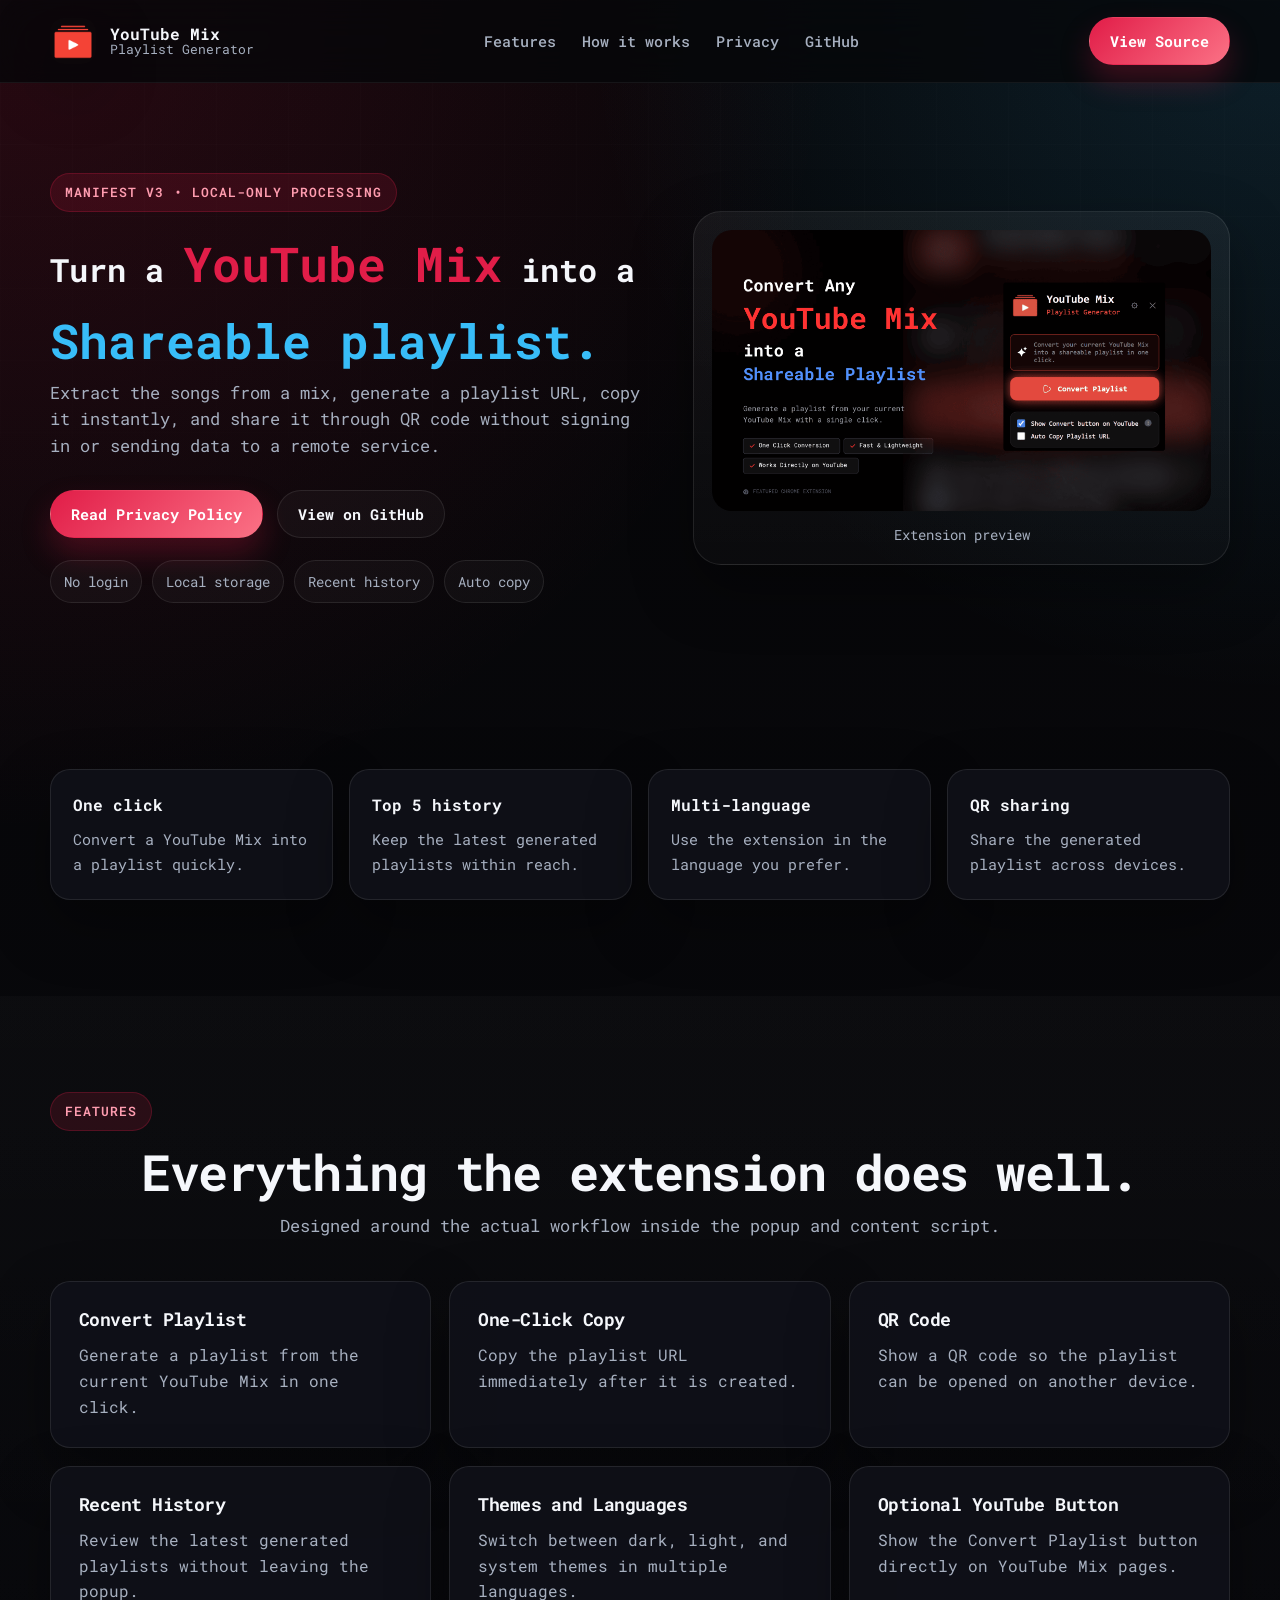
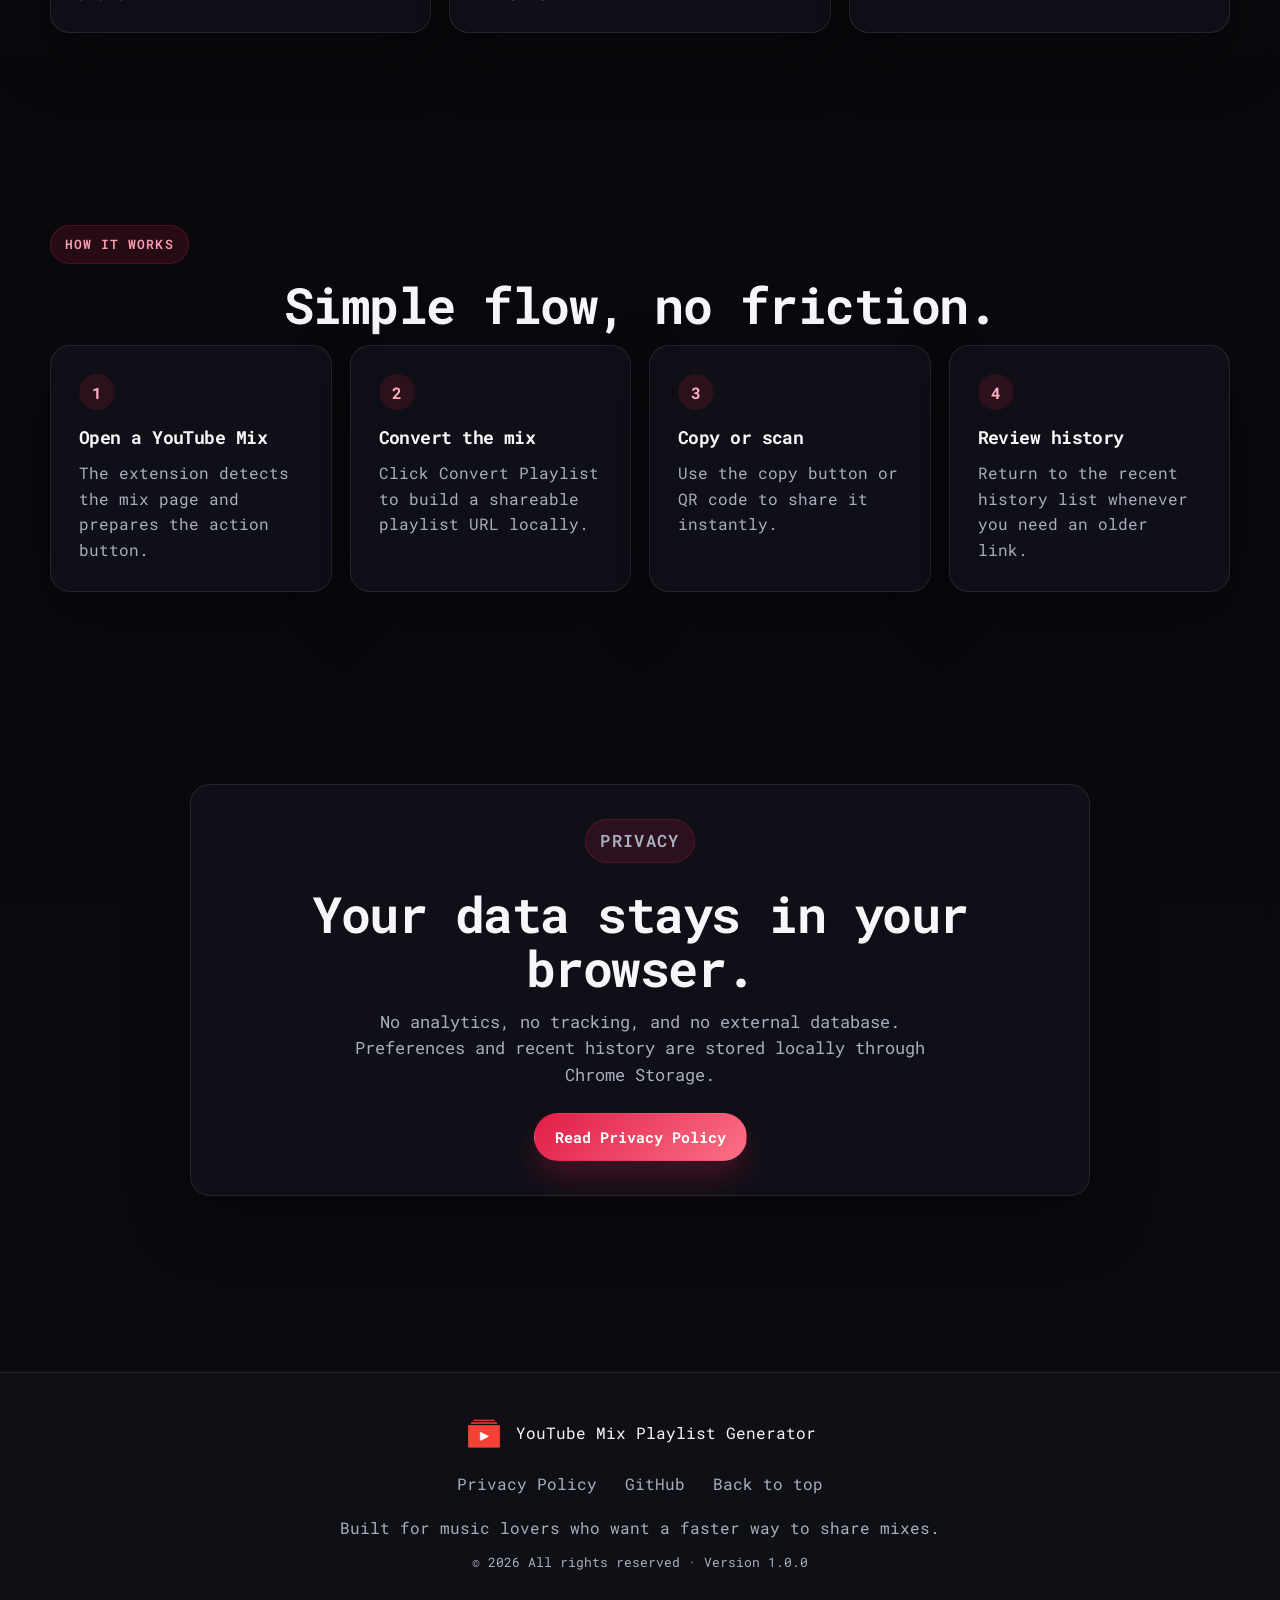
==== docs/index.html @ b292bdae "added github page" ====
<!doctype html>
<html lang="en">
  <head>
    <meta charset="UTF-8" />
    <meta name="viewport" content="width=device-width, initial-scale=1.0" />

    <title>YouTube Mix Playlist Generator</title>

    <meta
      name="description"
      content="Convert YouTube Mix playlists into shareable YouTube playlists with one click."
    />

    <link rel="preconnect" href="https://fonts.googleapis.com" />
    <link rel="preconnect" href="https://fonts.gstatic.com" crossorigin />

    <link
      href="https://fonts.googleapis.com/css2?family=Inter:wght@400;500;600;700;800&display=swap"
      rel="stylesheet"
    />

    <link rel="stylesheet" href="index.css" />
  </head>

  <body>
    <header class="site-header">
      <div class="container">
        <a href="#top" class="brand">
          <img
            src="./assets/128.png"
            alt="YouTube Mix Playlist Generator logo"
          />
          <span>
            <strong>YouTube Mix</strong>
            <small>Playlist Generator</small>
          </span>
        </a>

        <nav class="site-nav" aria-label="Primary">
          <a href="#features">Features</a>

          <a href="#how-it-works">How it works</a>

          <a href="privacy.html">Privacy</a>

          <a
            href="https://github.com/Its-sunny69/Youtube-Mix-to-Playlist-Generator"
            target="_blank"
            rel="noopener noreferrer"
          >
            GitHub
          </a>
        </nav>

        <a
          href="https://github.com/Its-sunny69/Youtube-Mix-to-Playlist-Generator"
          class="button button-primary header-cta"
          target="_blank"
          rel="noopener noreferrer"
        >
          View Source
        </a>
      </div>
    </header>

    <main>
      <section class="hero" id="top">
        <div class="container hero-grid">
          <div class="hero-content">
            <p class="eyebrow">Manifest V3 • Local-only processing</p>

            <div class="hero-title">
              Turn a
              <span class="highlight">YouTube Mix</span>
              into a
              <span class="highlight2">Shareable playlist.</span>
            </div>

            <p class="lead">
              Extract the songs from a mix, generate a playlist URL, copy it
              instantly, and share it through QR code without signing in or
              sending data to a remote service.
            </p>

            <div class="hero-actions">
              <a href="privacy.html" class="button button-primary">
                Read Privacy Policy
              </a>

              <a
                href="https://github.com/Its-sunny69/Youtube-Mix-to-Playlist-Generator"
                target="_blank"
                rel="noopener noreferrer"
                class="button button-secondary"
              >
                View on GitHub
              </a>
            </div>

            <div class="hero-points" aria-label="Key benefits">
              <span>No login</span>

              <span>Local storage</span>

              <span>Recent history</span>

              <span>Auto copy</span>
            </div>
          </div>

          <div class="hero-visual">
            <figure class="preview-card">
              <img
                src="./assets/banner.png"
                alt="YouTube Mix Playlist Generator banner"
              />

              <figcaption>Extension preview</figcaption>
            </figure>
          </div>
        </div>
      </section>

      <section class="section">
        <div class="container stats-grid">
          <article class="stat-card">
            <strong>One click</strong>
            <span>Convert a YouTube Mix into a playlist quickly.</span>
          </article>

          <article class="stat-card">
            <strong>Top 5 history</strong>
            <span>Keep the latest generated playlists within reach.</span>
          </article>

          <article class="stat-card">
            <strong>Multi-language</strong>
            <span>Use the extension in the language you prefer.</span>
          </article>

          <article class="stat-card">
            <strong>QR sharing</strong>
            <span>Share the generated playlist across devices.</span>
          </article>
        </div>
      </section>

      <section id="features" class="section section-alt">
        <div class="container">
          <p class="section-kicker">Features</p>

          <h2>Everything the extension does well.</h2>

          <p class="section-description">
            Designed around the actual workflow inside the popup and content
            script.
          </p>

          <div class="feature-grid">
            <div class="feature-card">
              <h3>Convert Playlist</h3>

              <p>
                Generate a playlist from the current YouTube Mix in one click.
              </p>
            </div>

            <div class="feature-card">
              <h3>One-Click Copy</h3>

              <p>Copy the playlist URL immediately after it is created.</p>
            </div>

            <div class="feature-card">
              <h3>QR Code</h3>

              <p>
                Show a QR code so the playlist can be opened on another device.
              </p>
            </div>

            <div class="feature-card">
              <h3>Recent History</h3>

              <p>
                Review the latest generated playlists without leaving the popup.
              </p>
            </div>

            <div class="feature-card">
              <h3>Themes and Languages</h3>

              <p>
                Switch between dark, light, and system themes in multiple
                languages.
              </p>
            </div>

            <div class="feature-card">
              <h3>Optional YouTube Button</h3>

              <p>
                Show the Convert Playlist button directly on YouTube Mix pages.
              </p>
            </div>
          </div>
        </div>
      </section>

      <section id="how-it-works" class="section">
        <div class="container">
          <p class="section-kicker">How it works</p>

          <h2>Simple flow, no friction.</h2>

          <div class="steps-grid">
            <article class="step-card">
              <span>1</span>
              <h3>Open a YouTube Mix</h3>
              <p>
                The extension detects the mix page and prepares the action
                button.
              </p>
            </article>

            <article class="step-card">
              <span>2</span>
              <h3>Convert the mix</h3>
              <p>
                Click Convert Playlist to build a shareable playlist URL
                locally.
              </p>
            </article>

            <article class="step-card">
              <span>3</span>
              <h3>Copy or scan</h3>
              <p>Use the copy button or QR code to share it instantly.</p>
            </article>

            <article class="step-card">
              <span>4</span>
              <h3>Review history</h3>
              <p>
                Return to the recent history list whenever you need an older
                link.
              </p>
            </article>
          </div>
        </div>
      </section>

      <section class="section">
        <div class="container privacy-box">
          <p class="section-kicker">Privacy</p>

          <h2>Your data stays in your browser.</h2>

          <p>
            No analytics, no tracking, and no external database. Preferences and
            recent history are stored locally through Chrome Storage.
          </p>

          <a href="privacy.html" class="button button-primary"
            >Read Privacy Policy</a
          >
        </div>
      </section>
    </main>

    <footer>
      <div class="container footer">
        <div class="footer-logo">
          <img
            src="./assets/128.png"
            alt="YouTube Mix Playlist Generator logo"
          />

          <span>YouTube Mix Playlist Generator</span>
        </div>

        <div class="footer-links">
          <a href="privacy.html">Privacy Policy</a>

          <a
            href="https://github.com/Its-sunny69/Youtube-Mix-to-Playlist-Generator"
            target="_blank"
            rel="noopener noreferrer"
          >
            GitHub
          </a>

          <a href="#top">Back to top</a>
        </div>

        <p>Built for music lovers who want a faster way to share mixes.</p>

        <small>© 2026 All rights reserved · Version 1.0.0</small>
      </div>
    </footer>
  </body>
</html>
---- docs/index.css ----
@import url("https://fonts.googleapis.com/css2?family=Roboto+Mono:ital,wght@0,100..700;1,100..700&display=swap");

:root {
  --bg: #07070a;
  --bg-alt: #0c0d12;
  --surface: rgba(16, 17, 24, 0.92);
  --surface-strong: #141621;
  --border: rgba(255, 255, 255, 0.09);
  --text: #f5f7fb;
  --text-secondary: #a7b0c0;
  --primary: #e11d48;
  --primary-hover: #be123c;
  --primary-soft: rgba(225, 29, 72, 0.14);
  --accent: #38bdf8;
  --shadow: 0 24px 60px rgba(0, 0, 0, 0.34);
  --radius-sm: 14px;
  --radius: 20px;
  --radius-lg: 28px;
  --transition: 180ms ease;
}

* {
  box-sizing: border-box;
  margin: 0;
  padding: 0;
}

html {
  scroll-behavior: smooth;
}

body {
  min-height: 100vh;
  font-family: "Roboto Mono", monospace;
  background:
    radial-gradient(
      circle at top left,
      rgba(225, 29, 72, 0.16),
      transparent 24%
    ),
    radial-gradient(
      circle at top right,
      rgba(56, 189, 248, 0.14),
      transparent 20%
    ),
    linear-gradient(180deg, #060608 0%, #0a0b10 100%);
  color: var(--text);
  line-height: 1.6;
  overflow-x: hidden;
}

body::before {
  content: "";
  position: fixed;
  inset: 0;
  pointer-events: none;
  background-image:
    linear-gradient(rgba(255, 255, 255, 0.02) 1px, transparent 1px),
    linear-gradient(90deg, rgba(255, 255, 255, 0.02) 1px, transparent 1px);
  background-size: 72px 72px;
  mask-image: linear-gradient(180deg, rgba(0, 0, 0, 0.7), transparent 85%);
}

img {
  display: block;
  max-width: 100%;
}

a {
  color: inherit;
  text-decoration: none;
}

.link {
  color: var(--accent);
  transition: color var(--transition);
}

.link:hover {
  opacity: 0.8;
  text-decoration: underline;
}

p {
  color: var(--text-secondary);
}

strong {
  color: var(--text);
}

.container {
  width: min(1180px, calc(100% - 40px));
  margin: 0 auto;
}

.section {
  padding: 96px 0;
}

.section-alt {
  background: linear-gradient(
    180deg,
    rgba(255, 255, 255, 0.02),
    transparent 100%
  );
}

.section-kicker,
.eyebrow {
  display: inline-flex;
  align-items: center;
  gap: 8px;
  margin-bottom: 14px;
  padding: 8px 14px;
  border: 1px solid rgba(225, 29, 72, 0.24);
  border-radius: 999px;
  background: var(--primary-soft);
  color: #ff9db0;
  font-size: 0.82rem;
  font-weight: 600;
  letter-spacing: 0.08em;
  text-transform: uppercase;
}

h1,
h2,
h3 {
  line-height: 1.08;
  letter-spacing: -0.03em;
}

.hero-title {
  font-size: 2rem;
  font-weight: 700;
}

.highlight {
  color: var(--primary);
  font-size: 3rem;
  font-weight: 700;
}

.highlight2 {
  color: var(--accent);
  font-size: 3rem;
  font-weight: 700;
}

h2 {
  font-size: clamp(2rem, 4vw, 3.1rem);
}

h3 {
  font-size: 1.15rem;
}

.lead,
.section-description,
.privacy-box p,
.page-hero .lead {
  font-size: 1.05rem;
  color: var(--text-secondary);
}

.button {
  display: inline-flex;
  align-items: center;
  justify-content: center;
  gap: 10px;
  min-height: 48px;
  padding: 0 20px;
  border: 1px solid transparent;
  border-radius: 999px;
  font-size: 0.95rem;
  font-weight: 700;
  transition:
    transform var(--transition),
    background-color var(--transition),
    border-color var(--transition),
    color var(--transition),
    box-shadow var(--transition);
}

.button:hover {
  transform: translateY(-2px);
}

.button-primary {
  background: linear-gradient(135deg, var(--primary), #fb7185);
  color: #fff;
  box-shadow: 0 16px 30px rgba(225, 29, 72, 0.25);
}

.button-primary:hover {
  background: linear-gradient(135deg, var(--primary-hover), #f43f5e);
}

.button-secondary {
  border-color: var(--border);
  background: rgba(255, 255, 255, 0.03);
  color: var(--text);
}

.button-secondary:hover {
  border-color: rgba(255, 255, 255, 0.18);
  background: rgba(255, 255, 255, 0.06);
}

.site-header {
  position: sticky;
  top: 0;
  z-index: 20;
  backdrop-filter: blur(20px);
  background: rgba(6, 7, 10, 0.78);
  border-bottom: 1px solid rgba(255, 255, 255, 0.06);
}

.site-header .container {
  display: flex;
  align-items: center;
  justify-content: space-between;
  gap: 24px;
  min-height: 82px;
}

.brand {
  display: inline-flex;
  align-items: center;
  gap: 14px;
  min-width: 0;
}

.brand img {
  width: 46px;
  height: 46px;
  border-radius: 14px;
  box-shadow: var(--shadow);
}

.brand span {
  display: flex;
  flex-direction: column;
  line-height: 1.1;
}

.brand strong {
  font-size: 1rem;
}

.brand small {
  color: var(--text-secondary);
  font-size: 0.84rem;
}

.site-nav {
  display: flex;
  align-items: center;
  gap: 26px;
}

.site-nav a {
  color: var(--text-secondary);
  font-size: 0.95rem;
  font-weight: 500;
  transition: color var(--transition);
}

.site-nav a:hover {
  color: var(--text);
}

.header-cta {
  flex: 0 0 auto;
}

.hero {
  position: relative;
  padding: 90px 0 70px;
}

.hero-grid {
  display: grid;
  grid-template-columns: 1.05fr 0.95fr;
  gap: 50px;
  align-items: center;
}

.hero-content {
  position: relative;
  z-index: 1;
}

.hero-content h1 {
  margin-bottom: 22px;
}

.hero-content .lead {
  max-width: 60ch;
  margin-bottom: 30px;
}

.hero-actions {
  display: flex;
  flex-wrap: wrap;
  gap: 14px;
  margin-bottom: 22px;
}

.hero-points {
  display: flex;
  flex-wrap: wrap;
  gap: 10px;
}

.hero-points span {
  padding: 9px 13px;
  border: 1px solid var(--border);
  border-radius: 999px;
  background: rgba(255, 255, 255, 0.03);
  color: var(--text-secondary);
  font-size: 0.9rem;
}

.hero-visual {
  position: relative;
}

.preview-card {
  padding: 18px;
  border: 1px solid var(--border);
  border-radius: var(--radius-lg);
  background: linear-gradient(
    180deg,
    rgba(255, 255, 255, 0.05),
    rgba(255, 255, 255, 0.02)
  );
  box-shadow: var(--shadow);
}

.preview-card img {
  width: 100%;
  border-radius: calc(var(--radius-lg) - 8px);
}

.preview-card figcaption {
  margin-top: 12px;
  color: var(--text-secondary);
  font-size: 0.9rem;
  text-align: center;
}

.stats-grid {
  display: grid;
  grid-template-columns: repeat(4, 1fr);
  gap: 16px;
}

.stat-card,
.feature-card,
.step-card,
.policy-card,
.privacy-box {
  border: 1px solid var(--border);
  background: var(--surface);
  box-shadow: var(--shadow);
}

.stat-card {
  padding: 22px;
  border-radius: var(--radius);
}

.stat-card strong {
  display: block;
  margin-bottom: 8px;
  font-size: 1rem;
}

.stat-card span {
  color: var(--text-secondary);
  font-size: 0.92rem;
}

.section > .container > h2,
.section-description {
  text-align: center;
}

.section h2 {
  margin-bottom: 14px;
}

.section-description {
  max-width: 760px;
  margin: 0 auto 42px;
}

.feature-grid,
.steps-grid,
.policy-grid {
  display: grid;
  gap: 18px;
}

.feature-grid {
  grid-template-columns: repeat(3, minmax(0, 1fr));
}

.feature-card,
.step-card,
.policy-card,
.privacy-box {
  border-radius: var(--radius);
}

.feature-card,
.step-card,
.policy-card {
  padding: 28px;
}

.feature-card h3,
.step-card h3,
.policy-card h2 {
  margin-bottom: 12px;
}

.feature-card p,
.step-card p,
.policy-card p {
  color: var(--text-secondary);
}

.feature-card:hover,
.step-card:hover,
.policy-card:hover {
  transform: translateY(-3px);
  border-color: rgba(255, 255, 255, 0.16);
}

.steps-grid {
  grid-template-columns: repeat(4, minmax(0, 1fr));
}

.step-card span {
  display: inline-flex;
  align-items: center;
  justify-content: center;
  width: 36px;
  height: 36px;
  margin-bottom: 18px;
  border-radius: 999px;
  background: rgba(225, 29, 72, 0.14);
  color: #ffb1c0;
  font-weight: 800;
}

.privacy-box {
  max-width: 900px;
  margin: 0 auto;
  padding: 34px;
  text-align: center;
}

.privacy-box p {
  max-width: 60ch;
  margin: 0 auto 24px;
}

.page-hero {
  padding: 74px 0 26px;
}

.page-hero-inner {
  max-width: 900px;
}

.page-hero h1 {
  margin-bottom: 20px;
}

.page-hero .lead {
  max-width: 64ch;
  margin-bottom: 26px;
}

.policy-grid {
  grid-template-columns: repeat(2, minmax(0, 1fr));
}

.policy-card-wide {
  grid-column: 1 / -1;
}

.policy-list {
  margin-top: 16px;
  padding-left: 20px;
  color: var(--text-secondary);
}

.policy-list li + li {
  margin-top: 10px;
}

.policy-note {
  margin-top: 14px;
  color: #9dd7ff;
  font-weight: 600;
}

footer {
  margin-top: 80px;
  border-top: 1px solid rgba(255, 255, 255, 0.08);
  background: rgba(255, 255, 255, 0.02);
}

.footer {
  padding: 40px 0 54px;
  text-align: center;
}

.footer-logo {
  display: inline-flex;
  align-items: center;
  gap: 12px;
  margin-bottom: 18px;
}

.footer-logo img {
  width: 40px;
  height: 40px;
  border-radius: 12px;
}

.footer-links {
  display: flex;
  justify-content: center;
  flex-wrap: wrap;
  gap: 18px 28px;
  margin-bottom: 18px;
}

.footer-links a {
  color: var(--text-secondary);
  transition: color var(--transition);
}

.footer-links a:hover {
  color: var(--text);
}

.footer p {
  margin-bottom: 8px;
}

.footer small {
  color: var(--text-secondary);
}

@keyframes rise {
  from {
    opacity: 0;
    transform: translateY(16px);
  }

  to {
    opacity: 1;
    transform: translateY(0);
  }
}

.hero-content,
.hero-visual,
.stat-card,
.feature-card,
.step-card,
.policy-card,
.privacy-box {
  animation: rise 500ms ease both;
}

@media (max-width: 1080px) {
  .hero-grid,
  .steps-grid,
  .feature-grid,
  .policy-grid,
  .stats-grid {
    grid-template-columns: repeat(2, minmax(0, 1fr));
  }

  .hero-grid {
    gap: 34px;
  }

  .hero-content h1,
  .section > .container > h2,
  .page-hero h1 {
    max-width: none;
    text-align: center;
  }

  .hero-content,
  .page-hero-inner,
  .privacy-box {
    text-align: center;
  }

  .hero-actions,
  .hero-points {
    justify-content: center;
  }

  .site-header .container {
    flex-wrap: wrap;
    justify-content: center;
    padding-block: 14px;
  }

  .site-nav {
    order: 3;
    flex-wrap: wrap;
    justify-content: center;
  }
}

@media (max-width: 720px) {
  .container {
    width: min(100% - 28px, 1180px);
  }

  .section,
  .hero,
  .page-hero {
    padding-top: 64px;
    padding-bottom: 64px;
  }

  .stats-grid,
  .hero-grid,
  .steps-grid,
  .feature-grid,
  .policy-grid {
    grid-template-columns: 1fr;
  }

  .site-nav {
    gap: 16px;
  }

  .button,
  .header-cta {
    width: 100%;
  }

  .hero-actions {
    flex-direction: column;
  }

  .privacy-box {
    padding: 24px;
  }

  .feature-card,
  .step-card,
  .policy-card {
    padding: 22px;
  }

  .footer-links {
    flex-direction: column;
    gap: 14px;
  }
}
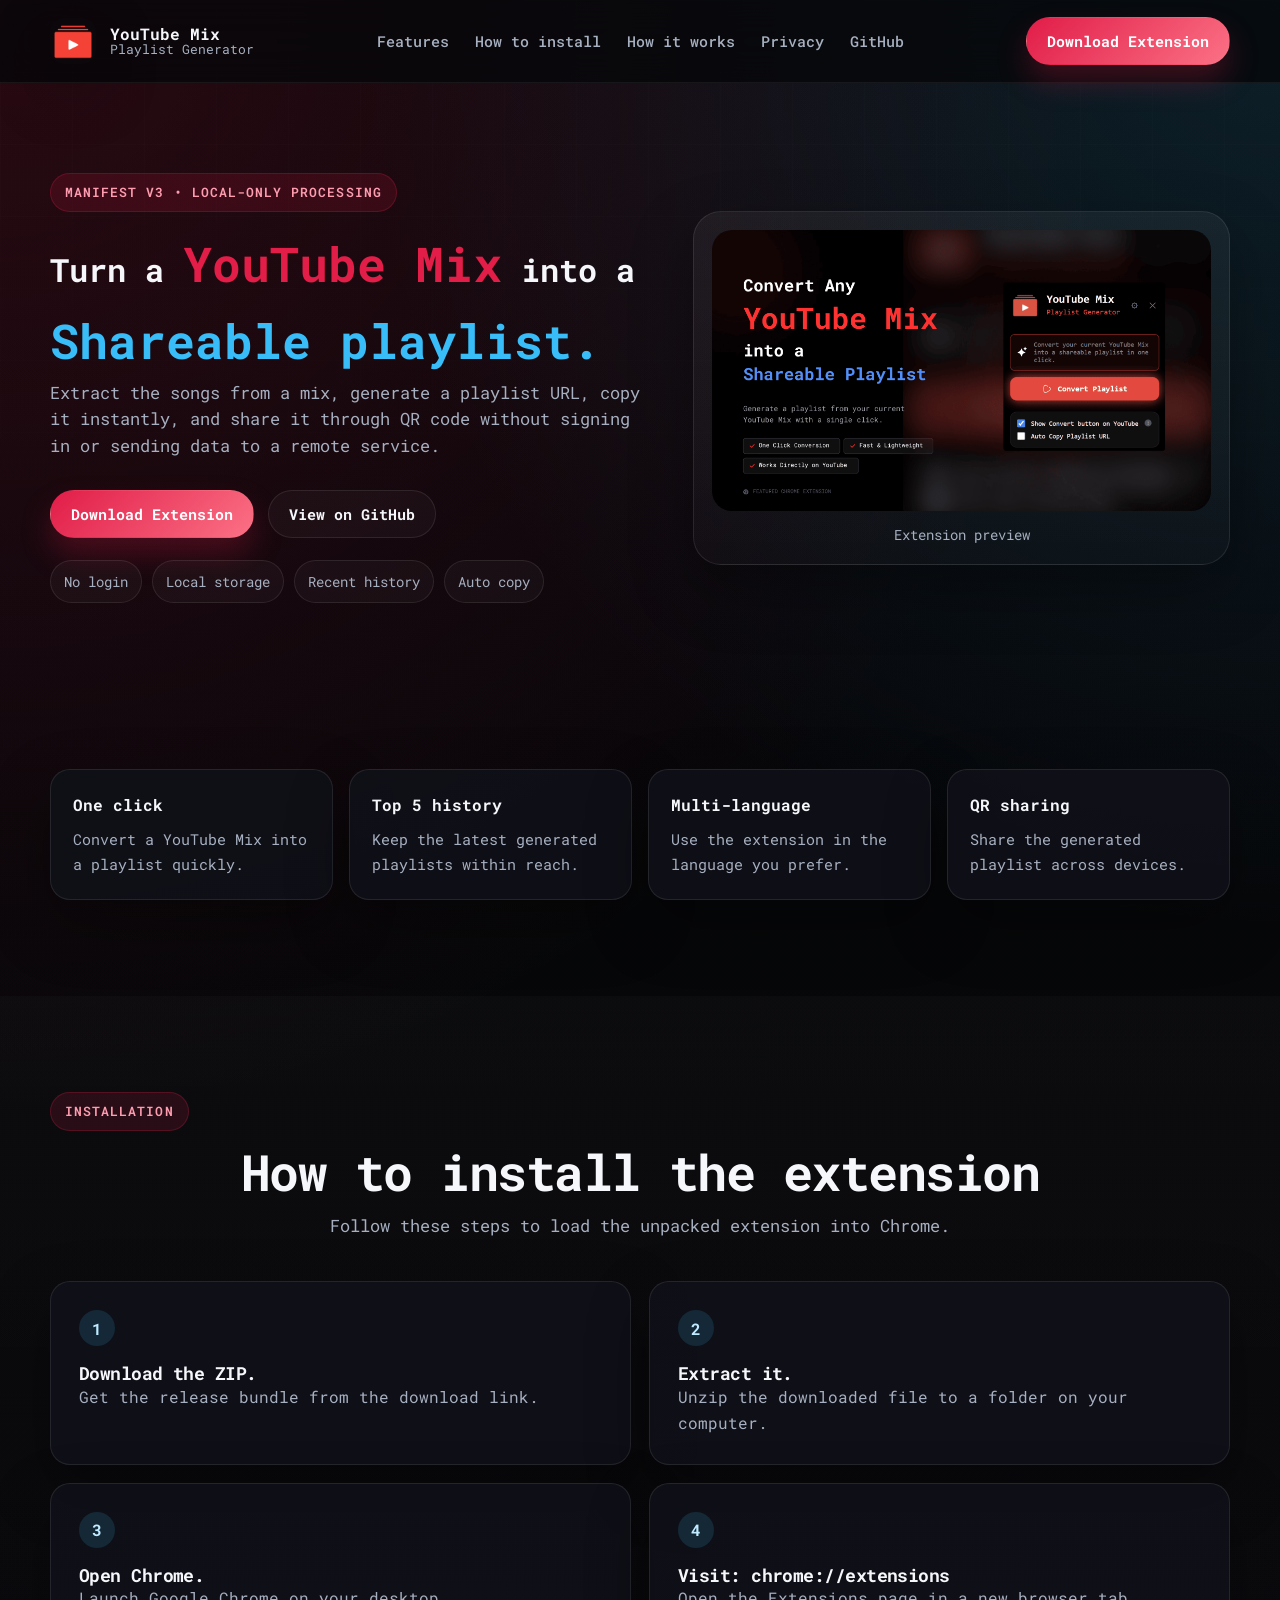
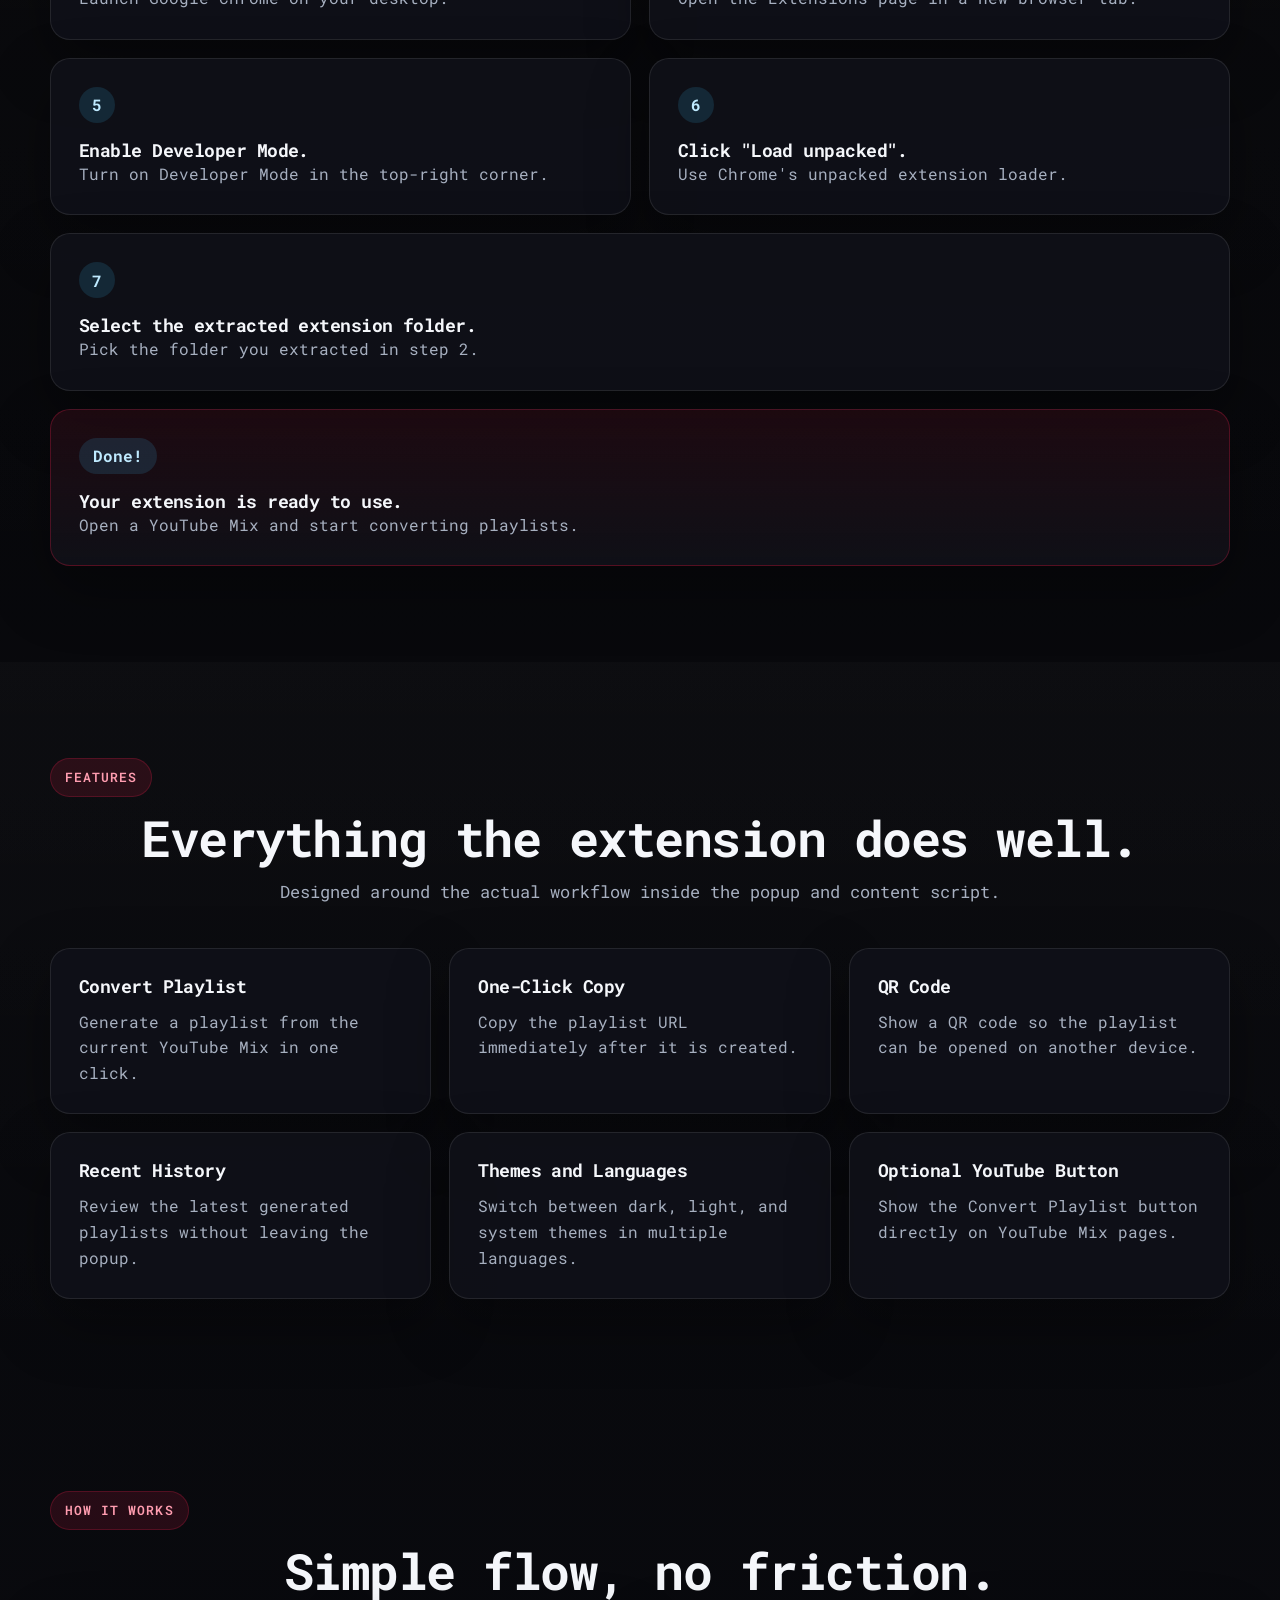
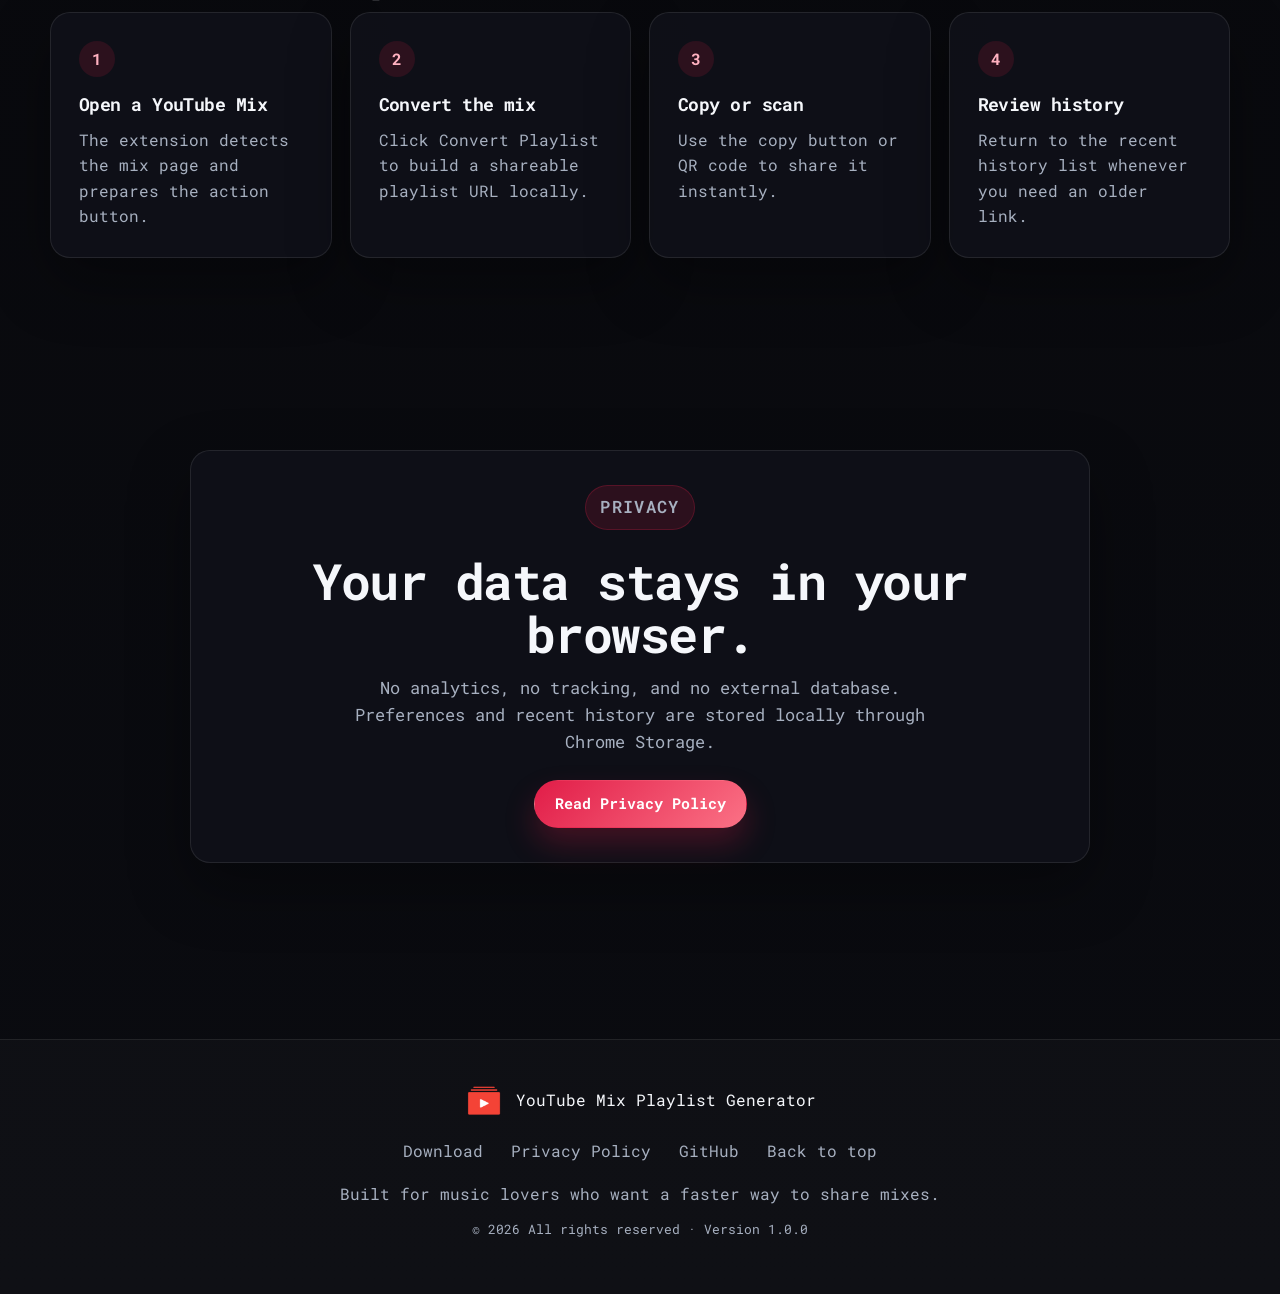
==== commit 0186d3a8: "update github page and readme for downloading instructions" ====
--- a/docs/index.html
+++ b/docs/index.html
@@ -39,6 +39,8 @@
         <nav class="site-nav" aria-label="Primary">
           <a href="#features">Features</a>
 
+          <a href="#how-to-install">How to install</a>
+
           <a href="#how-it-works">How it works</a>
 
           <a href="privacy.html">Privacy</a>
@@ -52,13 +54,8 @@
           </a>
         </nav>
 
-        <a
-          href="https://github.com/Its-sunny69/Youtube-Mix-to-Playlist-Generator"
-          class="button button-primary header-cta"
-          target="_blank"
-          rel="noopener noreferrer"
-        >
-          View Source
+        <a href="https://example.com" class="button button-primary header-cta">
+          Download Extension
         </a>
       </div>
     </header>
@@ -83,8 +80,8 @@
             </p>
 
             <div class="hero-actions">
-              <a href="privacy.html" class="button button-primary">
-                Read Privacy Policy
+              <a href="https://example.com" class="button button-primary">
+                Download Extension
               </a>
 
               <a
@@ -145,6 +142,76 @@
         </div>
       </section>
 
+      <section id="how-to-install" class="section section-alt">
+        <div class="container">
+          <p class="section-kicker">Installation</p>
+
+          <h2>How to install the extension</h2>
+
+          <p class="section-description">
+            Follow these steps to load the unpacked extension into Chrome.
+          </p>
+
+          <div class="install-grid">
+            <article class="install-card">
+              <span>1</span>
+              <h3>
+                <a
+                  href="https://example.com"
+                  target="_blank"
+                  rel="noopener noreferrer"
+                >
+                  Download the ZIP</a
+                >.
+              </h3>
+              <p>Get the release bundle from the download link.</p>
+            </article>
+
+            <article class="install-card">
+              <span>2</span>
+              <h3>Extract it.</h3>
+              <p>Unzip the downloaded file to a folder on your computer.</p>
+            </article>
+
+            <article class="install-card">
+              <span>3</span>
+              <h3>Open Chrome.</h3>
+              <p>Launch Google Chrome on your desktop.</p>
+            </article>
+
+            <article class="install-card">
+              <span>4</span>
+              <h3>Visit: chrome://extensions</h3>
+              <p>Open the Extensions page in a new browser tab.</p>
+            </article>
+
+            <article class="install-card">
+              <span>5</span>
+              <h3>Enable Developer Mode.</h3>
+              <p>Turn on Developer Mode in the top-right corner.</p>
+            </article>
+
+            <article class="install-card">
+              <span>6</span>
+              <h3>Click "Load unpacked".</h3>
+              <p>Use Chrome's unpacked extension loader.</p>
+            </article>
+
+            <article class="install-card install-card-wide">
+              <span>7</span>
+              <h3>Select the extracted extension folder.</h3>
+              <p>Pick the folder you extracted in step 2.</p>
+            </article>
+
+            <article class="install-card install-card-wide install-done">
+              <span>Done!</span>
+              <h3>Your extension is ready to use.</h3>
+              <p>Open a YouTube Mix and start converting playlists.</p>
+            </article>
+          </div>
+        </div>
+      </section>
+
       <section id="features" class="section section-alt">
         <div class="container">
           <p class="section-kicker">Features</p>
@@ -280,6 +347,14 @@
         </div>
 
         <div class="footer-links">
+          <a
+            href="https://example.com"
+            target="_blank"
+            rel="noopener noreferrer"
+          >
+            Download
+          </a>
+
           <a href="privacy.html">Privacy Policy</a>
 
           <a
--- a/docs/index.css
+++ b/docs/index.css
@@ -407,8 +407,15 @@
   grid-template-columns: repeat(3, minmax(0, 1fr));
 }
 
+.install-grid {
+  display: grid;
+  grid-template-columns: repeat(2, minmax(0, 1fr));
+  gap: 18px;
+}
+
 .feature-card,
 .step-card,
+.install-card,
 .policy-card,
 .privacy-box {
   border-radius: var(--radius);
@@ -416,6 +423,7 @@
 
 .feature-card,
 .step-card,
+.install-card,
 .policy-card {
   padding: 28px;
 }
@@ -428,15 +436,61 @@
 
 .feature-card p,
 .step-card p,
+.install-card p,
 .policy-card p {
   color: var(--text-secondary);
 }
 
 .feature-card:hover,
 .step-card:hover,
+.install-card:hover,
 .policy-card:hover {
   transform: translateY(-3px);
   border-color: rgba(255, 255, 255, 0.16);
+}
+
+.install-card {
+  border: 1px solid var(--border);
+  background: var(--surface);
+  box-shadow: var(--shadow);
+}
+
+.install-card span {
+  display: inline-flex;
+  align-items: center;
+  justify-content: center;
+  width: 36px;
+  height: 36px;
+  margin-bottom: 18px;
+  border-radius: 999px;
+  background: rgba(56, 189, 248, 0.14);
+  color: #bfeaff;
+  font-weight: 800;
+}
+
+.install-card h3 a {
+  color: var(--text);
+  transition: color var(--transition);
+}
+
+.install-card h3 a:hover {
+  color: var(--accent);
+  opacity: 0.8;
+  text-decoration: underline;
+}
+
+.install-card-wide {
+  grid-column: 1 / -1;
+}
+
+.install-done {
+  border-color: rgba(225, 29, 72, 0.28);
+  background: linear-gradient(180deg, rgba(225, 29, 72, 0.1), var(--surface));
+}
+
+.install-done span {
+  width: auto;
+  padding: 0 14px;
 }
 
 .steps-grid {
@@ -640,6 +694,7 @@
   .hero-grid,
   .steps-grid,
   .feature-grid,
+  .install-grid,
   .policy-grid {
     grid-template-columns: 1fr;
   }
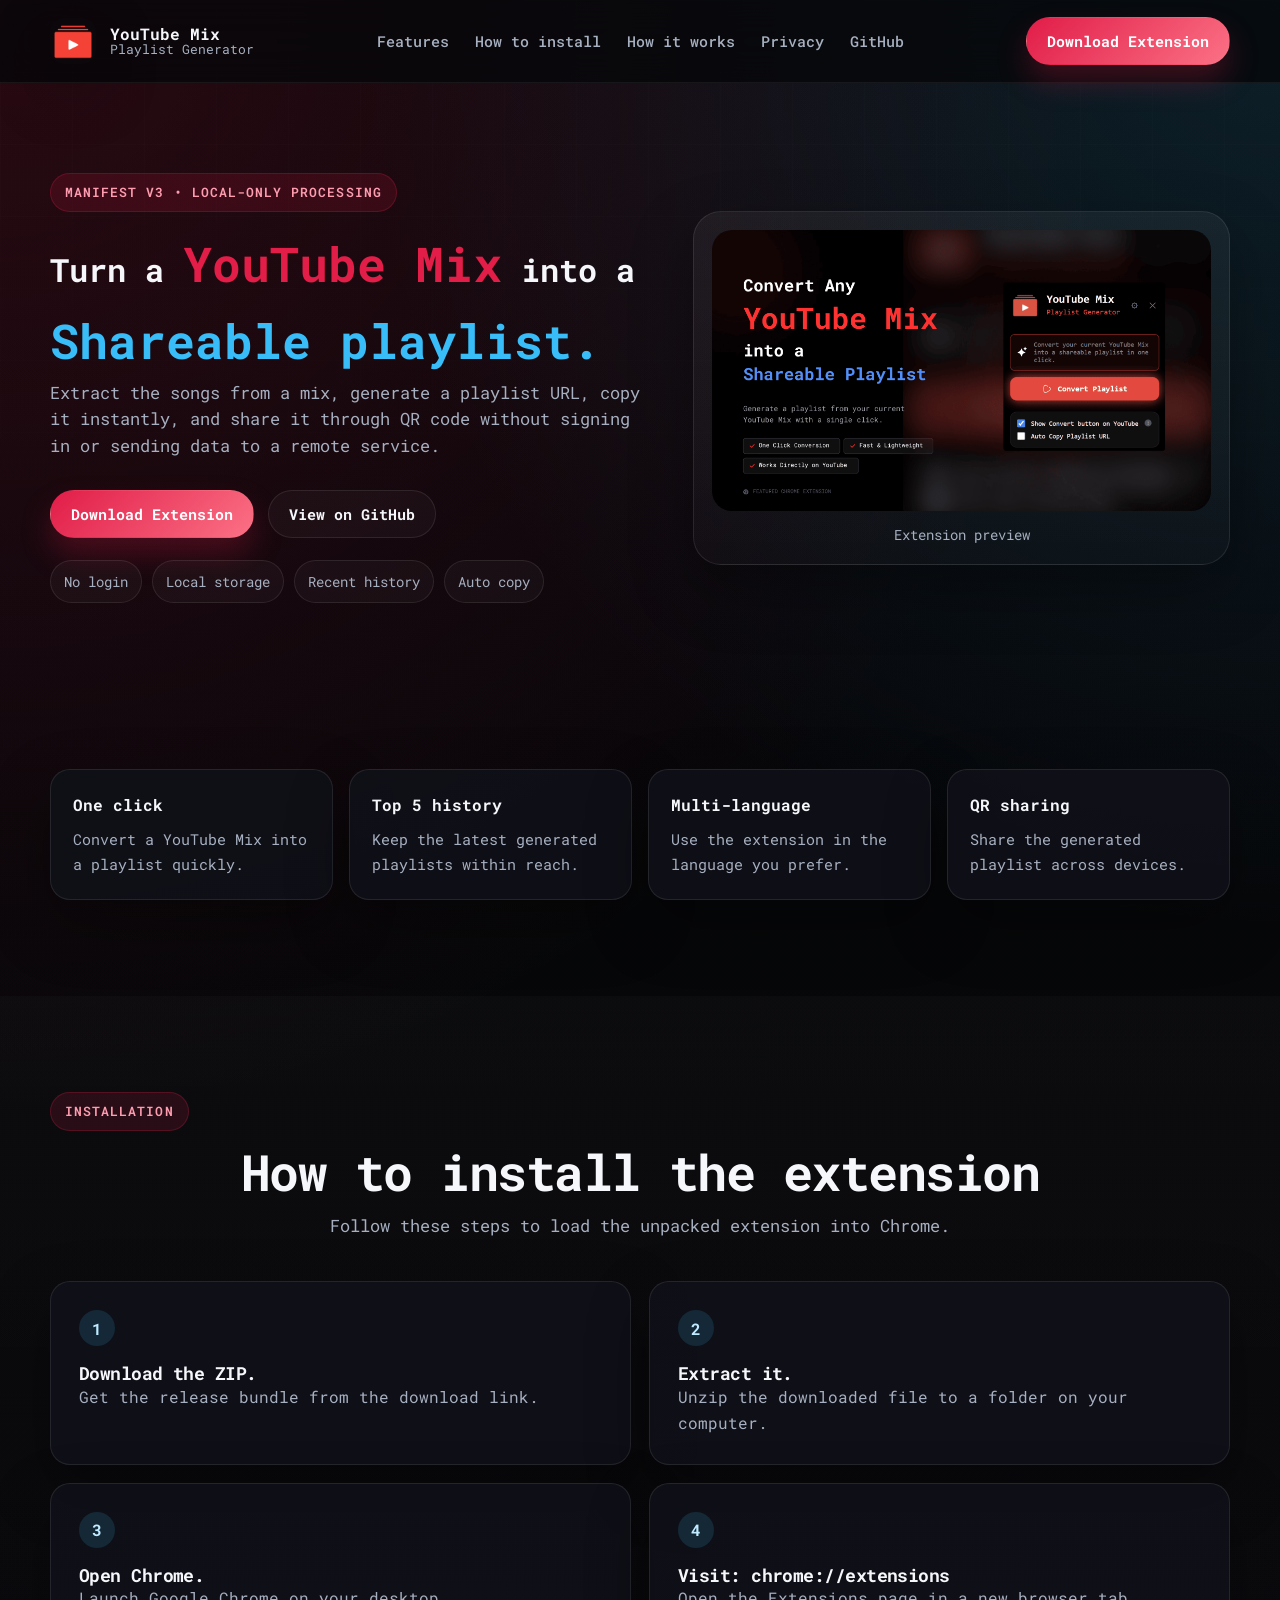
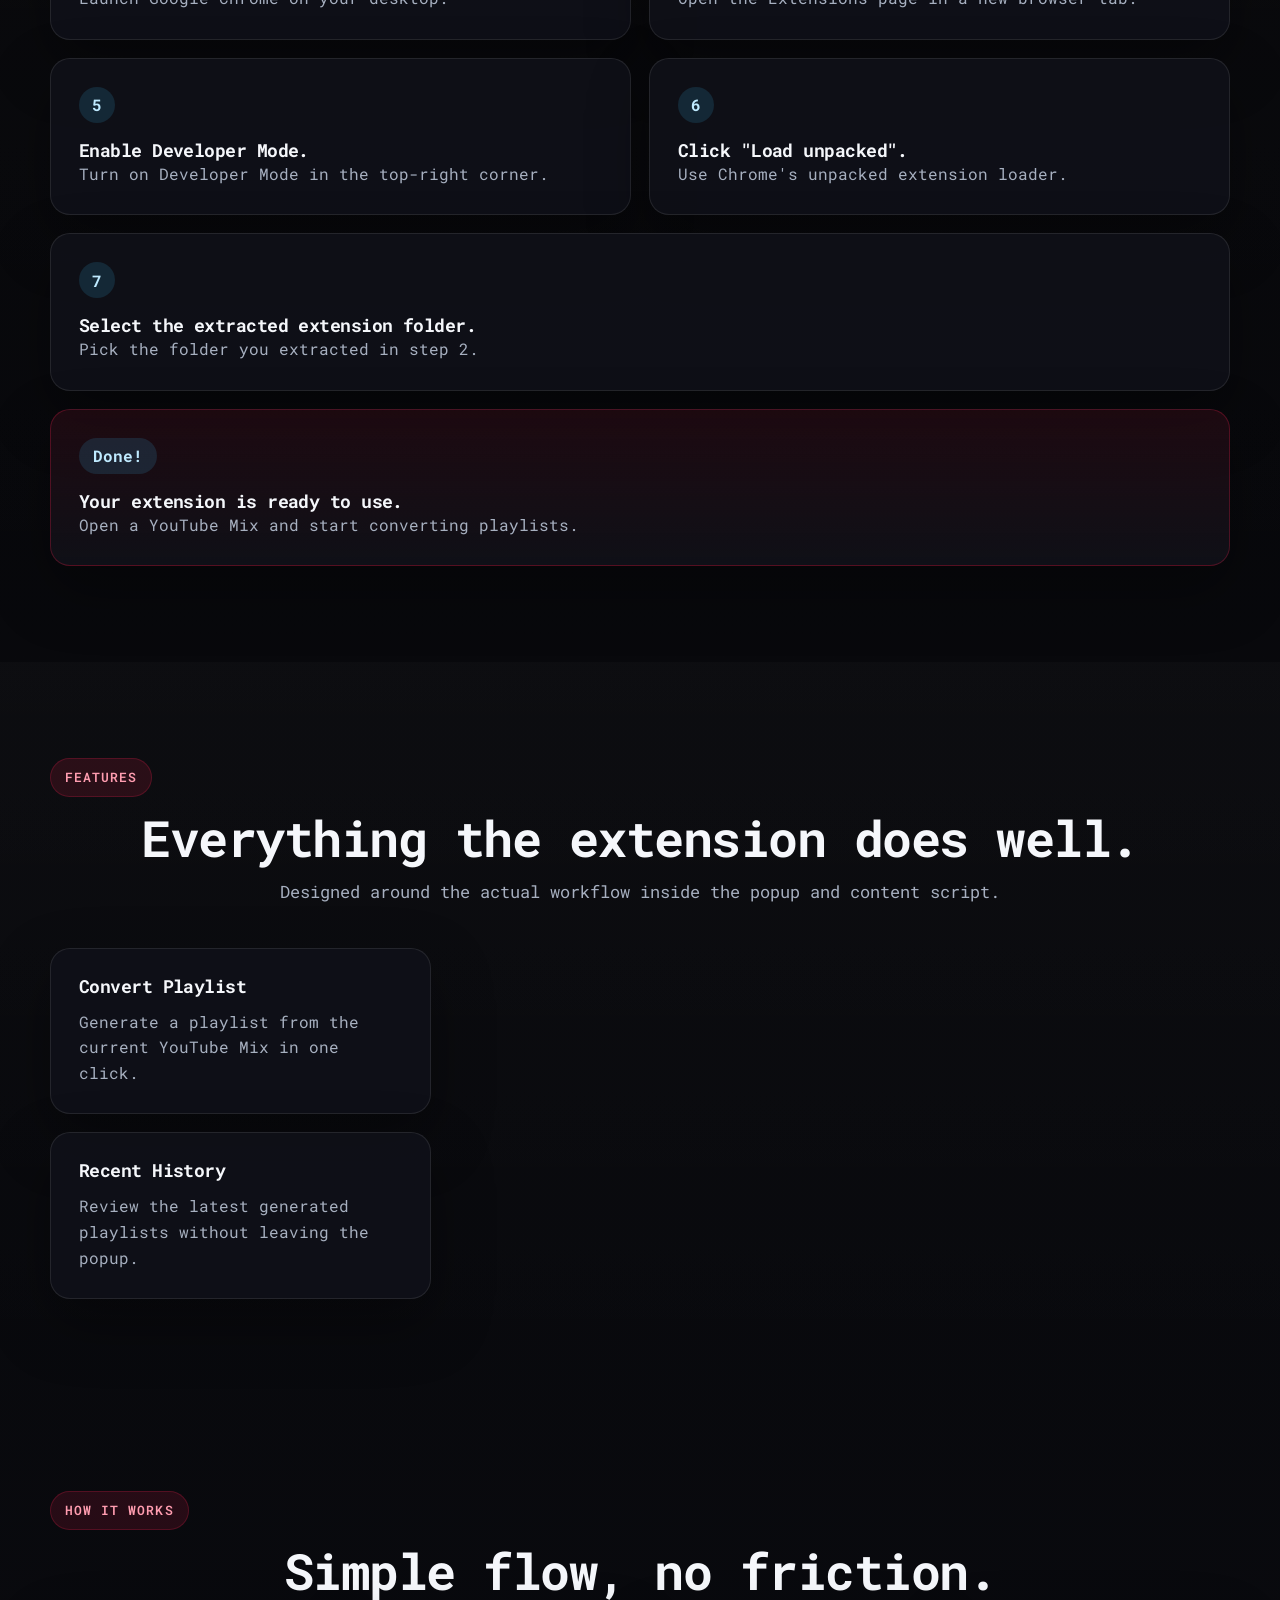
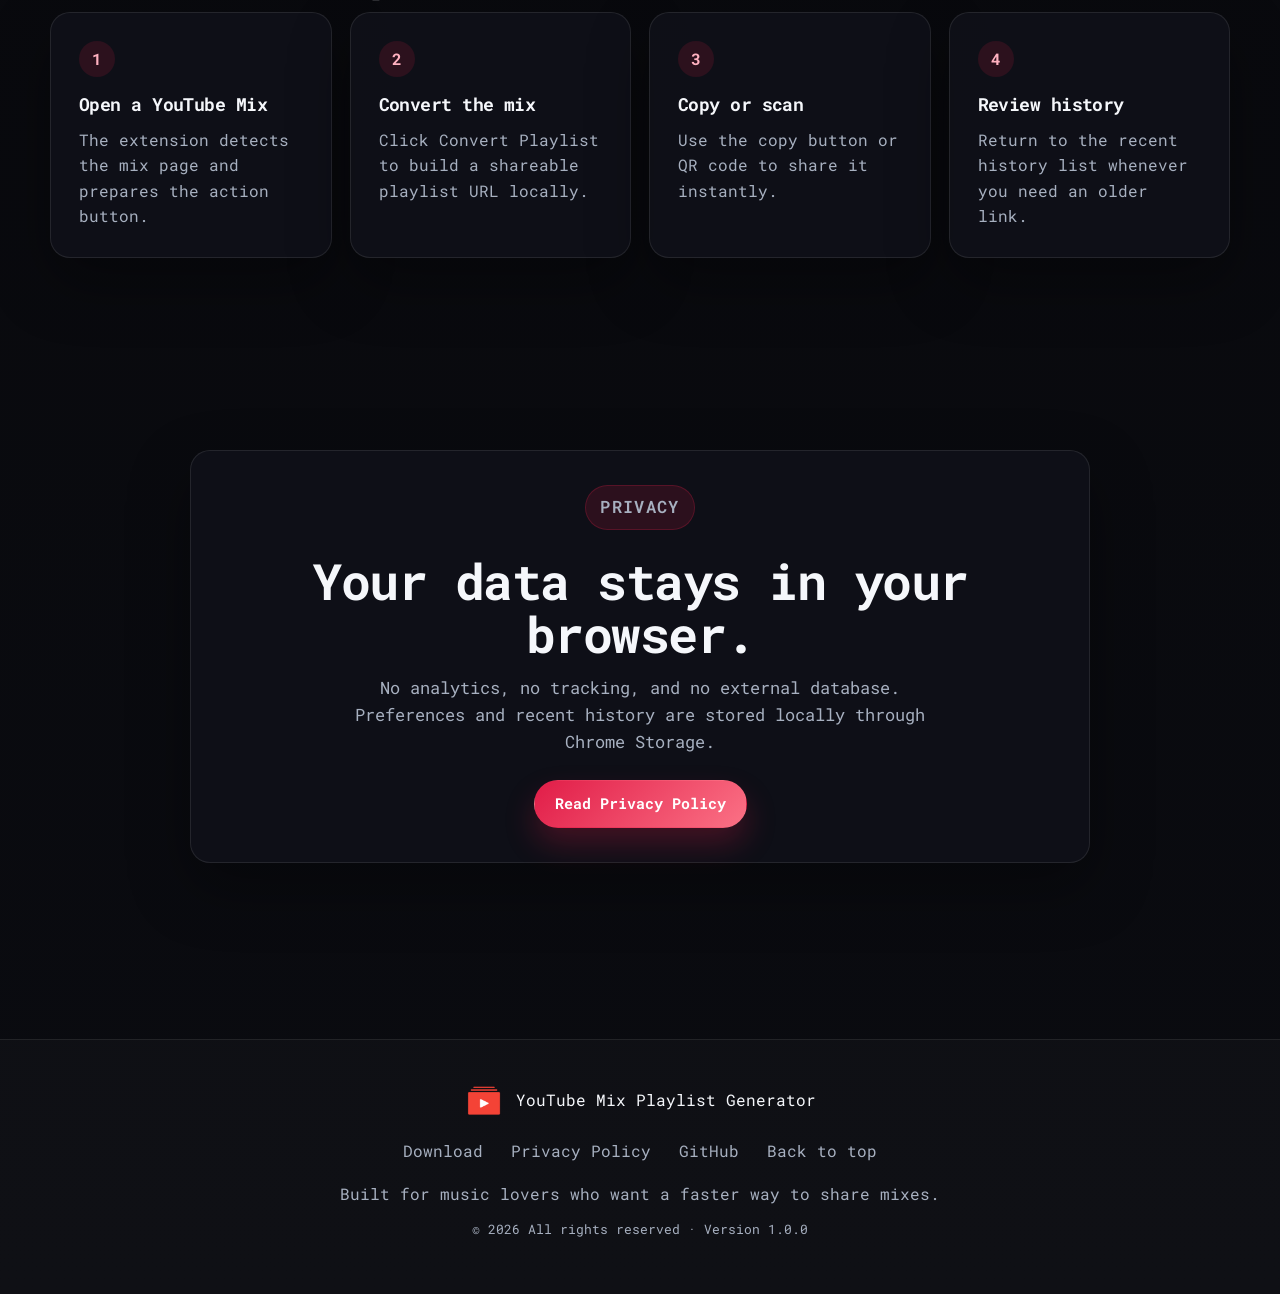
==== commit cf81a689: "fixed small bug" ====
--- a/docs/index.html
+++ b/docs/index.html
@@ -54,7 +54,7 @@
           </a>
         </nav>
 
-        <a href="https://example.com" class="button button-primary header-cta">
+        <a href="https://github.com/Its-sunny69/Youtube-Mix-to-Playlist-Generator/releases/download/v1.0.0/youtube.mix.to.playlist.generator.v1.0.0.zip" class="button button-primary header-cta">
           Download Extension
         </a>
       </div>
@@ -80,7 +80,7 @@
             </p>
 
             <div class="hero-actions">
-              <a href="https://example.com" class="button button-primary">
+              <a href="https://github.com/Its-sunny69/Youtube-Mix-to-Playlist-Generator/releases/download/v1.0.0/youtube.mix.to.playlist.generator.v1.0.0.zip" class="button button-primary">
                 Download Extension
               </a>
 
@@ -157,9 +157,7 @@
               <span>1</span>
               <h3>
                 <a
-                  href="https://example.com"
-                  target="_blank"
-                  rel="noopener noreferrer"
+                  href="https://github.com/Its-sunny69/Youtube-Mix-to-Playlist-Generator/releases/download/v1.0.0/youtube.mix.to.playlist.generator.v1.0.0.zip"
                 >
                   Download the ZIP</a
                 >.
@@ -348,7 +346,7 @@
 
         <div class="footer-links">
           <a
-            href="https://example.com"
+            href="https://github.com/Its-sunny69/Youtube-Mix-to-Playlist-Generator/releases/download/v1.0.0/youtube.mix.to.playlist.generator.v1.0.0.zip"
             target="_blank"
             rel="noopener noreferrer"
           >
